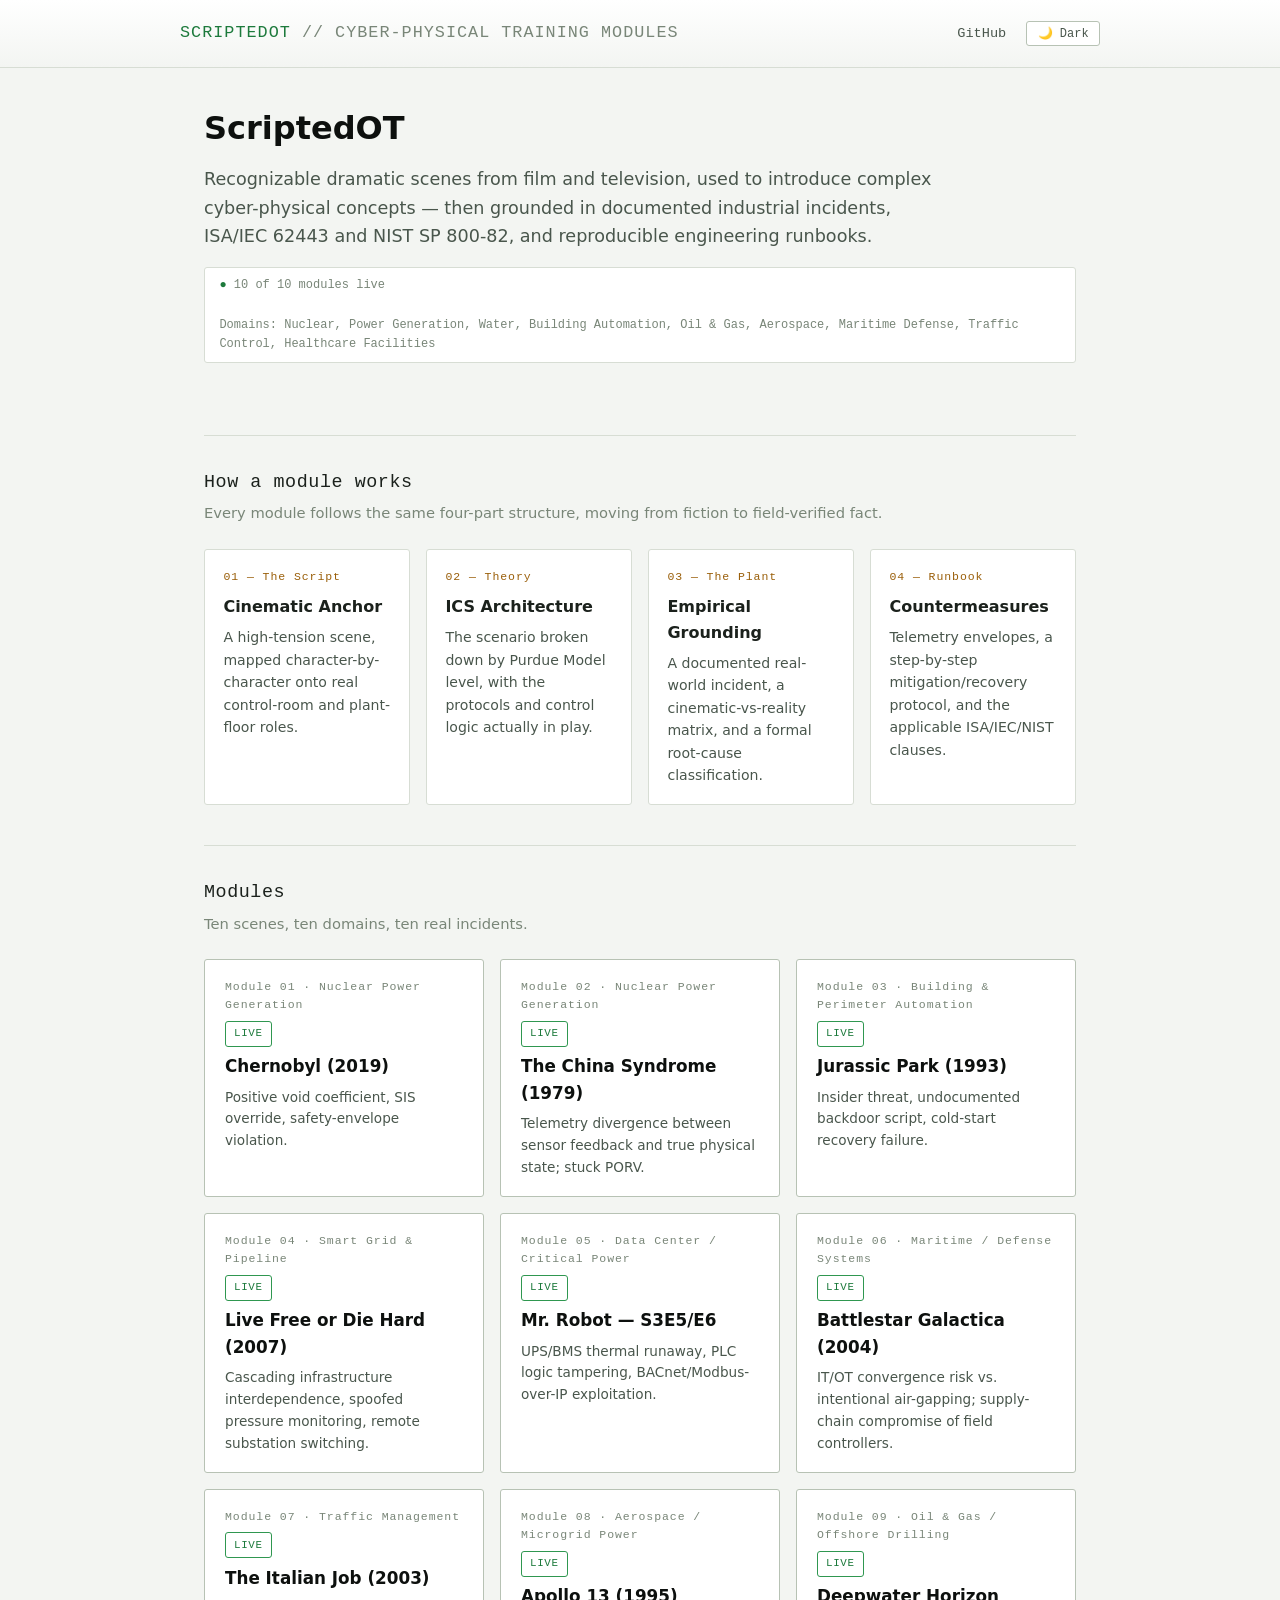
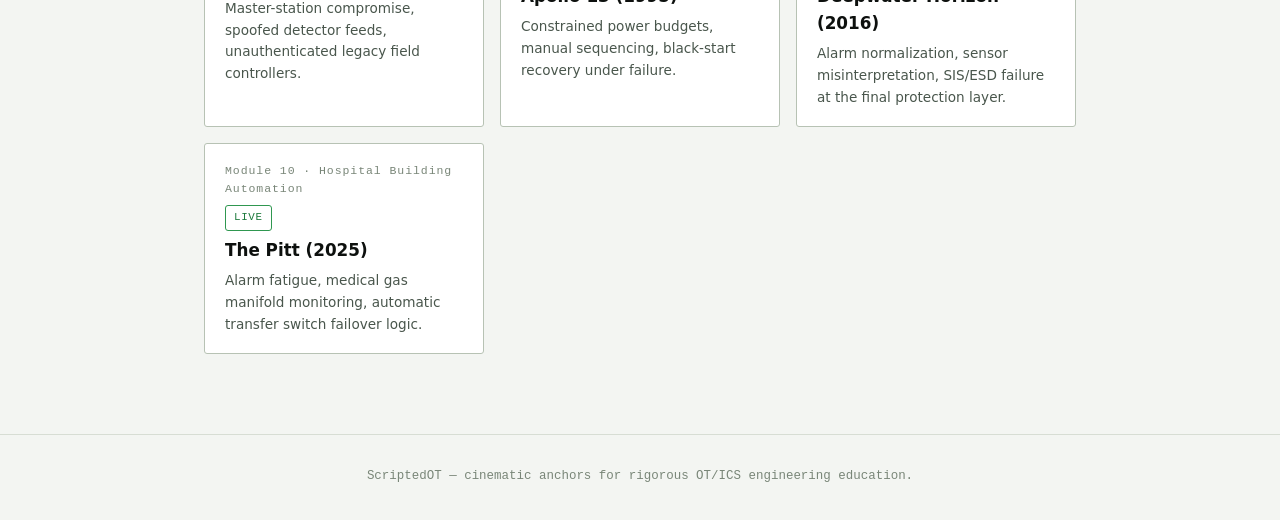
==== index.html @ d0015f2e "Add ScriptedOT site: homepage and 10 cinematic OT/ICS modules Static site pairing recognizable film/" ====
<!doctype html>
<html lang="en">
<head>
<meta charset="utf-8">
<meta name="viewport" content="width=device-width, initial-scale=1">
<title>ScriptedOT — Cinematic Anchors for OT/ICS Security Engineering</title>
<meta name="description" content="Recognizable film and TV scenes, grounded in real industrial control system incidents, standards, and engineering runbooks.">
<script>(function(){try{var t=localStorage.getItem('scriptedot-theme');if(t==='dark'||t==='light'){document.documentElement.setAttribute('data-theme',t);}}catch(e){}})();</script>
<link rel="stylesheet" href="assets/style.css">
</head>
<body>

<header class="site-header">
  <div class="wrap">
    <div class="brand">ScriptedOT <span>// cyber-physical training modules</span></div>
    <nav class="site-nav">
      <a href="https://github.com/" target="_blank" rel="noopener">GitHub</a>
      <button id="theme-toggle" type="button">🌙 Dark</button>
    </nav>
  </div>
</header>

<main>
  <div class="hero">
    <h1>ScriptedOT</h1>
    <p class="lede">Recognizable dramatic scenes from film and television, used to introduce complex cyber-physical concepts — then grounded in documented industrial incidents, ISA/IEC 62443 and NIST SP 800-82, and reproducible engineering runbooks.</p>
  </div>

  <div class="status-strip">
    <span><span class="dot">●</span> 10 of 10 modules live</span>
    <span>Domains: Nuclear, Power Generation, Water, Building Automation, Oil &amp; Gas, Aerospace, Maritime Defense, Traffic Control, Healthcare Facilities</span>
  </div>

  <div class="section-heading">How a module works</div>
  <div class="section-sub">Every module follows the same four-part structure, moving from fiction to field-verified fact.</div>
  <div class="how-it-works">
    <div class="how-step">
      <span class="step-num">01 — The Script</span>
      <div class="step-title">Cinematic Anchor</div>
      <div class="step-desc">A high-tension scene, mapped character-by-character onto real control-room and plant-floor roles.</div>
    </div>
    <div class="how-step">
      <span class="step-num">02 — Theory</span>
      <div class="step-title">ICS Architecture</div>
      <div class="step-desc">The scenario broken down by Purdue Model level, with the protocols and control logic actually in play.</div>
    </div>
    <div class="how-step">
      <span class="step-num">03 — The Plant</span>
      <div class="step-title">Empirical Grounding</div>
      <div class="step-desc">A documented real-world incident, a cinematic-vs-reality matrix, and a formal root-cause classification.</div>
    </div>
    <div class="how-step">
      <span class="step-num">04 — Runbook</span>
      <div class="step-title">Countermeasures</div>
      <div class="step-desc">Telemetry envelopes, a step-by-step mitigation/recovery protocol, and the applicable ISA/IEC/NIST clauses.</div>
    </div>
  </div>

  <div class="section-heading">Modules</div>
  <div class="section-sub">Ten scenes, ten domains, ten real incidents.</div>
  <div class="module-grid">

    <div class="module-card live">
      <span class="num">Module 01 · Nuclear Power Generation</span>
      <span class="badge">Live</span>
      <span class="title"><a href="modules/01-chernobyl.html">Chernobyl (2019)</a></span>
      <span class="lesson">Positive void coefficient, SIS override, safety-envelope violation.</span>
    </div>

    <div class="module-card live">
      <span class="num">Module 02 · Nuclear Power Generation</span>
      <span class="badge">Live</span>
      <span class="title"><a href="modules/02-china-syndrome.html">The China Syndrome (1979)</a></span>
      <span class="lesson">Telemetry divergence between sensor feedback and true physical state; stuck PORV.</span>
    </div>

    <div class="module-card live">
      <span class="num">Module 03 · Building &amp; Perimeter Automation</span>
      <span class="badge">Live</span>
      <span class="title"><a href="modules/03-jurassic-park.html">Jurassic Park (1993)</a></span>
      <span class="lesson">Insider threat, undocumented backdoor script, cold-start recovery failure.</span>
    </div>

    <div class="module-card live">
      <span class="num">Module 04 · Smart Grid &amp; Pipeline</span>
      <span class="badge">Live</span>
      <span class="title"><a href="modules/04-die-hard-4.html">Live Free or Die Hard (2007)</a></span>
      <span class="lesson">Cascading infrastructure interdependence, spoofed pressure monitoring, remote substation switching.</span>
    </div>

    <div class="module-card live">
      <span class="num">Module 05 · Data Center / Critical Power</span>
      <span class="badge">Live</span>
      <span class="title"><a href="modules/05-mr-robot.html">Mr. Robot — S3E5/E6</a></span>
      <span class="lesson">UPS/BMS thermal runaway, PLC logic tampering, BACnet/Modbus-over-IP exploitation.</span>
    </div>

    <div class="module-card live">
      <span class="num">Module 06 · Maritime / Defense Systems</span>
      <span class="badge">Live</span>
      <span class="title"><a href="modules/06-battlestar-galactica.html">Battlestar Galactica (2004)</a></span>
      <span class="lesson">IT/OT convergence risk vs. intentional air-gapping; supply-chain compromise of field controllers.</span>
    </div>

    <div class="module-card live">
      <span class="num">Module 07 · Traffic Management</span>
      <span class="badge">Live</span>
      <span class="title"><a href="modules/07-italian-job.html">The Italian Job (2003)</a></span>
      <span class="lesson">Master-station compromise, spoofed detector feeds, unauthenticated legacy field controllers.</span>
    </div>

    <div class="module-card live">
      <span class="num">Module 08 · Aerospace / Microgrid Power</span>
      <span class="badge">Live</span>
      <span class="title"><a href="modules/08-apollo-13.html">Apollo 13 (1995)</a></span>
      <span class="lesson">Constrained power budgets, manual sequencing, black-start recovery under failure.</span>
    </div>

    <div class="module-card live">
      <span class="num">Module 09 · Oil &amp; Gas / Offshore Drilling</span>
      <span class="badge">Live</span>
      <span class="title"><a href="modules/09-deepwater-horizon.html">Deepwater Horizon (2016)</a></span>
      <span class="lesson">Alarm normalization, sensor misinterpretation, SIS/ESD failure at the final protection layer.</span>
    </div>

    <div class="module-card live">
      <span class="num">Module 10 · Hospital Building Automation</span>
      <span class="badge">Live</span>
      <span class="title"><a href="modules/10-the-pitt.html">The Pitt (2025)</a></span>
      <span class="lesson">Alarm fatigue, medical gas manifold monitoring, automatic transfer switch failover logic.</span>
    </div>

  </div>
</main>

<footer class="site-footer">
  ScriptedOT — cinematic anchors for rigorous OT/ICS engineering education.
</footer>

<script src="assets/theme.js" defer></script>
</body>
</html>
---- assets/style.css ----
/* ScriptedOT — shared site stylesheet
   Aesthetic: control-room HMI, light by default with a full dark mode.
   Amber/green accents, monospace for system/telemetry text, sans-serif for prose. */

:root {
  --bg: #f3f5f2;
  --bg-panel: #ffffff;
  --bg-panel-raised: #eaede8;
  --border: #d7ddd4;
  --border-bright: #b7c2b4;
  --text: #1b211c;
  --text-dim: #49564c;
  --text-faint: #798678;
  --amber: #9a5f0a;
  --amber-bright: #7a4a06;
  --green: #1d7a3c;
  --green-dim: #2f9750;
  --red: #ad3327;
  --red-bg: rgba(173, 51, 39, 0.07);
  --red-border: #d9beb9;
  --blue: #1f6fa3;
  --heading: #0d100e;
  --font-body: "Inter", "Segoe UI", system-ui, -apple-system, sans-serif;
  --font-mono: "IBM Plex Mono", "SF Mono", "Consolas", monospace;
  --radius: 3px;
  --max-width: 920px;
}

:root[data-theme="dark"] {
  --bg: #0b0e0d;
  --bg-panel: #121613;
  --bg-panel-raised: #171d19;
  --border: #26332c;
  --border-bright: #3a5142;
  --text: #d9e2dc;
  --text-dim: #8a9b90;
  --text-faint: #5c6b62;
  --amber: #e8a33d;
  --amber-bright: #ffc266;
  --green: #5fd97a;
  --green-dim: #3a8a4c;
  --red: #e05a4e;
  --red-bg: rgba(224, 90, 78, 0.08);
  --red-border: #5a2c26;
  --blue: #5aa9e0;
  --heading: #ffffff;
}

@media (prefers-color-scheme: dark) {
  :root:not([data-theme="light"]) {
    --bg: #0b0e0d;
    --bg-panel: #121613;
    --bg-panel-raised: #171d19;
    --border: #26332c;
    --border-bright: #3a5142;
    --text: #d9e2dc;
    --text-dim: #8a9b90;
    --text-faint: #5c6b62;
    --amber: #e8a33d;
    --amber-bright: #ffc266;
    --green: #5fd97a;
    --green-dim: #3a8a4c;
    --red: #e05a4e;
    --red-bg: rgba(224, 90, 78, 0.08);
    --red-border: #5a2c26;
    --blue: #5aa9e0;
    --heading: #ffffff;
  }
}

body { transition: background-color 0.15s ease, color 0.15s ease; }

* { box-sizing: border-box; }

html { background: var(--bg); }

body {
  background: var(--bg);
  color: var(--text);
  font-family: var(--font-body);
  line-height: 1.6;
  margin: 0;
  padding: 0;
  font-size: 16px;
}

::selection { background: var(--green-dim); color: #fff; }

a { color: var(--amber); text-decoration: none; }
a:hover { color: var(--amber-bright); text-decoration: underline; }

.site-header {
  border-bottom: 1px solid var(--border);
  background: linear-gradient(180deg, var(--bg-panel) 0%, var(--bg) 100%);
  padding: 1.25rem 1.5rem;
}

.site-header .wrap {
  max-width: var(--max-width);
  margin: 0 auto;
  display: flex;
  align-items: baseline;
  justify-content: space-between;
  gap: 1rem;
  flex-wrap: wrap;
}

.brand {
  font-family: var(--font-mono);
  font-size: 1.05rem;
  letter-spacing: 0.06em;
  color: var(--green);
  text-transform: uppercase;
}

.brand span { color: var(--text-faint); }

.site-nav {
  display: flex;
  align-items: center;
}

.site-nav a {
  color: var(--text-dim);
  font-family: var(--font-mono);
  font-size: 0.85rem;
  margin-left: 1.25rem;
}

#theme-toggle {
  margin-left: 1.25rem;
  font-family: var(--font-mono);
  font-size: 0.75rem;
  color: var(--text-dim);
  background: var(--bg-panel);
  border: 1px solid var(--border-bright);
  border-radius: var(--radius);
  padding: 0.35rem 0.65rem;
  cursor: pointer;
  line-height: 1;
}

#theme-toggle:hover {
  color: var(--text);
  border-color: var(--green);
}

main {
  max-width: var(--max-width);
  margin: 0 auto;
  padding: 2.5rem 1.5rem 5rem;
}

.status-strip {
  font-family: var(--font-mono);
  font-size: 0.75rem;
  color: var(--text-faint);
  border: 1px solid var(--border);
  background: var(--bg-panel);
  padding: 0.5rem 0.9rem;
  border-radius: var(--radius);
  display: inline-flex;
  gap: 1.25rem;
  margin-bottom: 2rem;
  flex-wrap: wrap;
}

.status-strip .dot { color: var(--green); }

h1 {
  font-size: 2rem;
  line-height: 1.25;
  margin: 0 0 0.5rem;
  color: var(--heading);
}

h1 .module-num {
  display: block;
  font-family: var(--font-mono);
  font-size: 0.8rem;
  color: var(--amber);
  letter-spacing: 0.1em;
  margin-bottom: 0.6rem;
}

.subtitle {
  color: var(--text-dim);
  font-size: 1.05rem;
  margin-bottom: 1.5rem;
}

.meta-tags {
  display: flex;
  gap: 0.5rem;
  flex-wrap: wrap;
  margin-bottom: 2.5rem;
}

.tag {
  font-family: var(--font-mono);
  font-size: 0.72rem;
  text-transform: uppercase;
  letter-spacing: 0.05em;
  padding: 0.3rem 0.6rem;
  border-radius: var(--radius);
  border: 1px solid var(--border-bright);
  color: var(--text-dim);
  background: var(--bg-panel);
}

.tag.domain { color: var(--blue); border-color: #2c4a63; }
.tag.focus { color: var(--amber); border-color: #5a4322; }

section.block {
  margin-bottom: 3rem;
  border-top: 1px solid var(--border);
  padding-top: 2rem;
}

.section-label {
  font-family: var(--font-mono);
  font-size: 0.78rem;
  letter-spacing: 0.12em;
  text-transform: uppercase;
  color: var(--green);
  margin-bottom: 0.3rem;
}

.section-title {
  font-size: 1.5rem;
  color: var(--heading);
  margin: 0 0 1.25rem;
}

h3.sub {
  font-size: 1.05rem;
  color: var(--amber-bright);
  margin: 1.75rem 0 0.75rem;
  font-family: var(--font-mono);
  letter-spacing: 0.02em;
}

.quote-block {
  border-left: 3px solid var(--amber);
  background: var(--bg-panel);
  padding: 1rem 1.25rem;
  margin: 0 0 1rem;
  font-style: italic;
  color: var(--text);
}

.quote-block .who {
  display: block;
  margin-top: 0.6rem;
  font-style: normal;
  font-family: var(--font-mono);
  font-size: 0.78rem;
  color: var(--text-faint);
}

.note {
  font-size: 0.88rem;
  color: var(--text-faint);
  border: 1px dashed var(--border-bright);
  border-radius: var(--radius);
  padding: 0.75rem 1rem;
  margin: 0 0 1.25rem;
}

table {
  width: 100%;
  border-collapse: collapse;
  font-size: 0.92rem;
}

.table-scroll {
  overflow-x: auto;
  border: 1px solid var(--border);
  border-radius: var(--radius);
  margin-bottom: 1.5rem;
}

th, td {
  text-align: left;
  padding: 0.65rem 0.85rem;
  border-bottom: 1px solid var(--border);
  vertical-align: top;
}

th {
  background: var(--bg-panel-raised);
  color: var(--green);
  font-family: var(--font-mono);
  font-size: 0.78rem;
  text-transform: uppercase;
  letter-spacing: 0.04em;
  white-space: nowrap;
}

tr:last-child td { border-bottom: none; }

td:first-child, th:first-child { color: var(--text-dim); font-weight: 600; }

.mapping-list {
  list-style: none;
  margin: 0 0 1.5rem;
  padding: 0;
}

.mapping-list li {
  display: flex;
  gap: 0.75rem;
  align-items: baseline;
  padding: 0.5rem 0;
  border-bottom: 1px solid var(--border);
  flex-wrap: wrap;
}

.mapping-list .fict { color: var(--text); font-weight: 600; min-width: 220px; }
.mapping-list .arrow { color: var(--text-faint); font-family: var(--font-mono); }
.mapping-list .real { color: var(--green); }

.purdue-level {
  border: 1px solid var(--border);
  border-radius: var(--radius);
  background: var(--bg-panel);
  padding: 1rem 1.25rem;
  margin-bottom: 0.85rem;
}

.purdue-level .lvl-tag {
  font-family: var(--font-mono);
  font-size: 0.72rem;
  color: var(--blue);
  text-transform: uppercase;
  letter-spacing: 0.08em;
  display: block;
  margin-bottom: 0.35rem;
}

ol.runbook {
  padding-left: 0;
  list-style: none;
  counter-reset: step;
  margin: 0 0 1.5rem;
}

ol.runbook li {
  counter-increment: step;
  position: relative;
  padding: 0.75rem 1rem 0.75rem 3rem;
  margin-bottom: 0.5rem;
  background: var(--bg-panel);
  border: 1px solid var(--border);
  border-radius: var(--radius);
}

ol.runbook li::before {
  content: counter(step);
  position: absolute;
  left: 0.9rem;
  top: 0.75rem;
  font-family: var(--font-mono);
  color: var(--amber);
  font-weight: 700;
}

.std-refs {
  display: grid;
  gap: 0.6rem;
}

.std-ref {
  font-family: var(--font-mono);
  font-size: 0.85rem;
  border-left: 2px solid var(--green-dim);
  padding-left: 0.85rem;
}

.std-ref .clause { color: var(--green); }
.std-ref .desc { color: var(--text-dim); font-family: var(--font-body); }

.rca-tag {
  display: inline-block;
  font-family: var(--font-mono);
  font-size: 0.8rem;
  color: var(--red);
  border: 1px solid var(--red-border);
  background: var(--red-bg);
  padding: 0.4rem 0.75rem;
  border-radius: var(--radius);
  margin-bottom: 1rem;
}

.site-footer {
  border-top: 1px solid var(--border);
  padding: 2rem 1.5rem;
  text-align: center;
  color: var(--text-faint);
  font-family: var(--font-mono);
  font-size: 0.78rem;
}

.module-grid {
  display: grid;
  grid-template-columns: repeat(auto-fill, minmax(260px, 1fr));
  gap: 1rem;
  margin-top: 1.5rem;
}

.module-card {
  border: 1px solid var(--border);
  background: var(--bg-panel);
  border-radius: var(--radius);
  padding: 1.1rem 1.25rem;
  display: flex;
  flex-direction: column;
  gap: 0.4rem;
  transition: border-color 0.15s ease;
}

.module-card.live { border-color: var(--border-bright); }
.module-card.live:hover { border-color: var(--green); }

.module-card .num {
  font-family: var(--font-mono);
  font-size: 0.72rem;
  color: var(--text-faint);
  letter-spacing: 0.08em;
}

.module-card .title { color: var(--heading); font-size: 1.05rem; font-weight: 600; }
.module-card .title a { color: inherit; }
.module-card .title a:hover { color: var(--amber-bright); }

.module-card .lesson { color: var(--text-dim); font-size: 0.85rem; }

.module-card .badge {
  font-family: var(--font-mono);
  font-size: 0.68rem;
  text-transform: uppercase;
  letter-spacing: 0.06em;
  align-self: flex-start;
  padding: 0.2rem 0.5rem;
  border-radius: var(--radius);
}

.module-card.live .badge { color: var(--green); border: 1px solid var(--green-dim); }
.module-card.pending .badge { color: var(--text-faint); border: 1px solid var(--border); }
.module-card.pending { opacity: 0.55; }
.module-card.pending .title { color: var(--text-dim); }

.hero {
  margin-bottom: 1rem;
}

.hero p.lede {
  font-size: 1.1rem;
  color: var(--text-dim);
  max-width: 65ch;
}

.how-it-works {
  display: grid;
  grid-template-columns: repeat(auto-fit, minmax(190px, 1fr));
  gap: 1rem;
  margin: 1.5rem 0 2.5rem;
}

.how-step {
  border: 1px solid var(--border);
  background: var(--bg-panel);
  border-radius: var(--radius);
  padding: 1.1rem 1.15rem;
}

.how-step .step-num {
  font-family: var(--font-mono);
  font-size: 0.72rem;
  color: var(--amber);
  letter-spacing: 0.08em;
  display: block;
  margin-bottom: 0.5rem;
}

.how-step .step-title {
  color: var(--text);
  font-weight: 600;
  margin-bottom: 0.4rem;
}

.how-step .step-desc {
  color: var(--text-dim);
  font-size: 0.88rem;
}

.section-heading {
  font-size: 1.15rem;
  color: var(--text);
  font-family: var(--font-mono);
  letter-spacing: 0.03em;
  margin: 2.5rem 0 0.25rem;
  padding-top: 2rem;
  border-top: 1px solid var(--border);
}

.section-heading + .section-sub {
  color: var(--text-faint);
  font-size: 0.92rem;
  margin-bottom: 0.5rem;
}
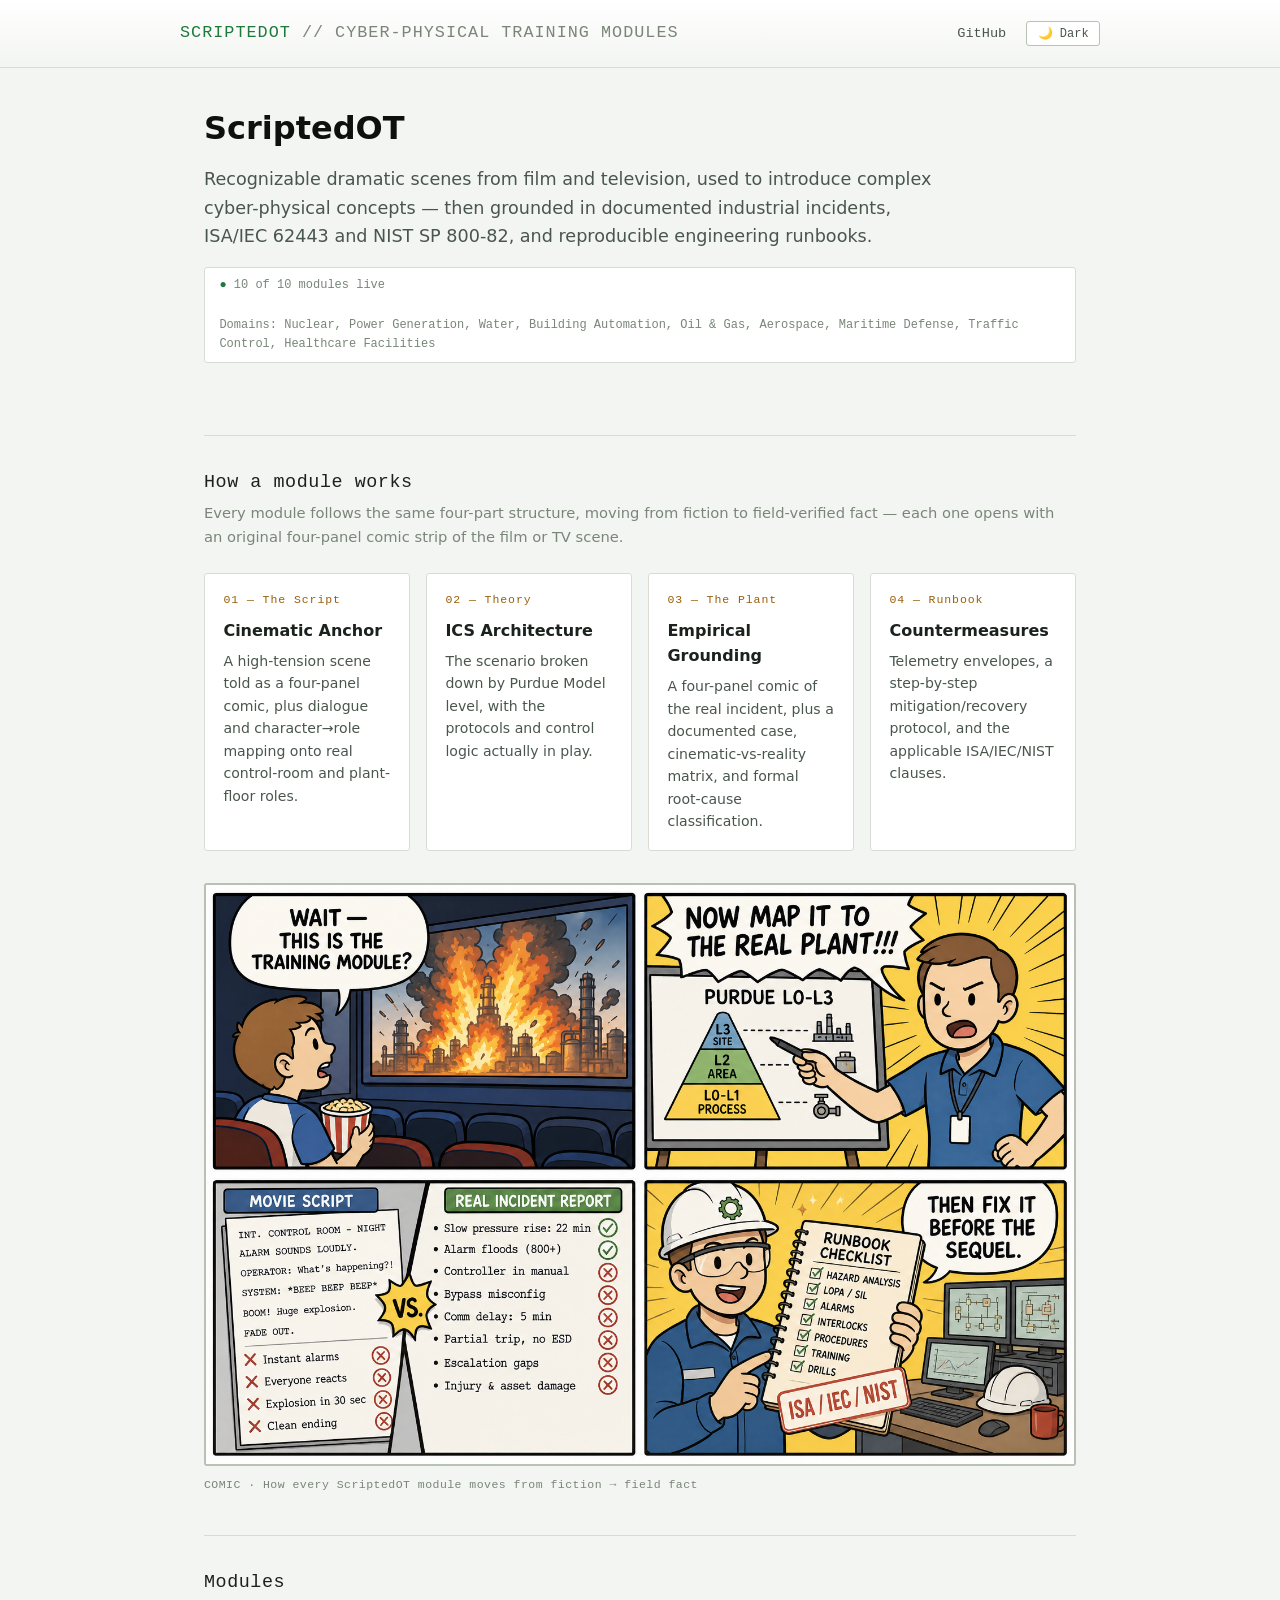
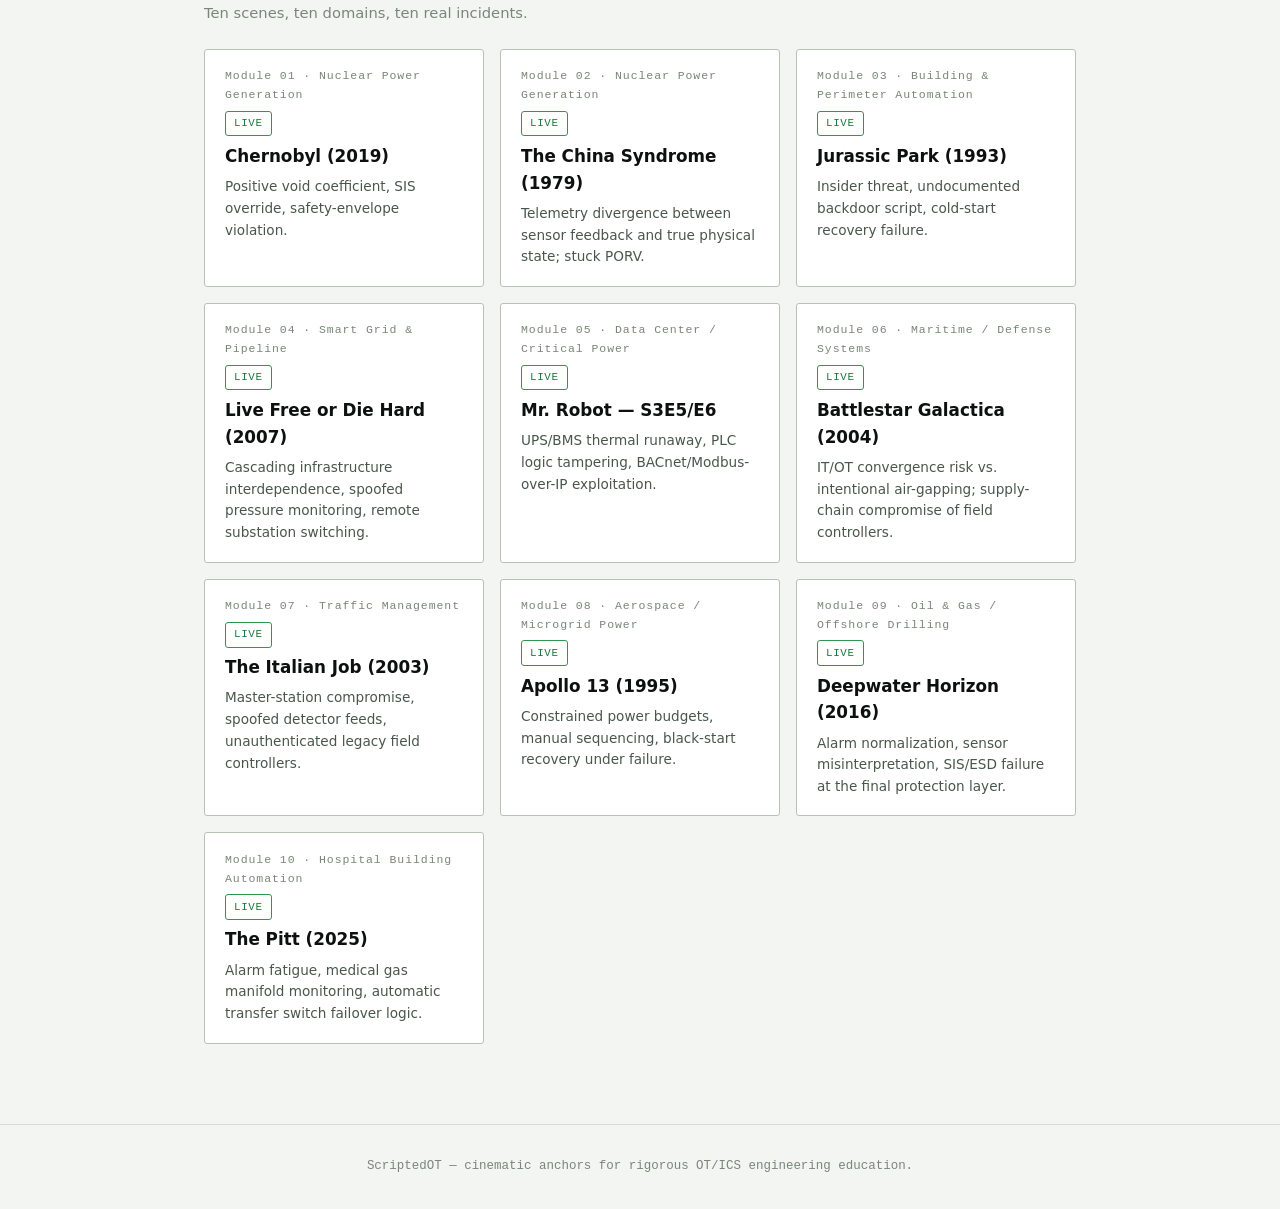
==== commit 1fd81b2d: "Add four-panel comic strips to every module Ground Sections 01 and 03 in original educational comics" ====
--- a/index.html
+++ b/index.html
@@ -32,12 +32,12 @@
   </div>
 
   <div class="section-heading">How a module works</div>
-  <div class="section-sub">Every module follows the same four-part structure, moving from fiction to field-verified fact.</div>
+  <div class="section-sub">Every module follows the same four-part structure, moving from fiction to field-verified fact — each one opens with an original four-panel comic strip of the film or TV scene.</div>
   <div class="how-it-works">
     <div class="how-step">
       <span class="step-num">01 — The Script</span>
       <div class="step-title">Cinematic Anchor</div>
-      <div class="step-desc">A high-tension scene, mapped character-by-character onto real control-room and plant-floor roles.</div>
+      <div class="step-desc">A high-tension scene told as a four-panel comic, plus dialogue and character→role mapping onto real control-room and plant-floor roles.</div>
     </div>
     <div class="how-step">
       <span class="step-num">02 — Theory</span>
@@ -47,13 +47,20 @@
     <div class="how-step">
       <span class="step-num">03 — The Plant</span>
       <div class="step-title">Empirical Grounding</div>
-      <div class="step-desc">A documented real-world incident, a cinematic-vs-reality matrix, and a formal root-cause classification.</div>
+      <div class="step-desc">A four-panel comic of the real incident, plus a documented case, cinematic-vs-reality matrix, and formal root-cause classification.</div>
     </div>
     <div class="how-step">
       <span class="step-num">04 — Runbook</span>
       <div class="step-title">Countermeasures</div>
       <div class="step-desc">Telemetry envelopes, a step-by-step mitigation/recovery protocol, and the applicable ISA/IEC/NIST clauses.</div>
     </div>
+  </div>
+
+  <div class="scene-visual how-comic">
+    <figure class="comic-figure">
+      <img class="comic-img" src="assets/comics/how-it-works.png" alt="Four-panel comic of how a ScriptedOT module works" width="1600" height="900" loading="lazy">
+      <figcaption class="visual-caption">COMIC · How every ScriptedOT module moves from fiction → field fact</figcaption>
+    </figure>
   </div>
 
   <div class="section-heading">Modules</div>
--- a/assets/style.css
+++ b/assets/style.css
@@ -509,3 +509,168 @@
   font-size: 0.92rem;
   margin-bottom: 0.5rem;
 }
+
+/* —— Scene visuals: comic strips, diagrams, animation —— */
+
+.scene-visual {
+  margin: 1.25rem 0 1.75rem;
+}
+
+.scene-visual .visual-caption {
+  font-family: var(--font-mono);
+  font-size: 0.72rem;
+  color: var(--text-faint);
+  letter-spacing: 0.04em;
+  margin: 0.65rem 0 0;
+}
+
+.comic-strip {
+  display: grid;
+  grid-template-columns: repeat(4, 1fr);
+  gap: 0.55rem;
+  margin: 0;
+}
+
+@media (max-width: 720px) {
+  .comic-strip { grid-template-columns: repeat(2, 1fr); }
+}
+
+.comic-panel {
+  border: 2px solid var(--border-bright);
+  background: var(--bg-panel);
+  border-radius: var(--radius);
+  padding: 0.7rem 0.75rem 0.85rem;
+  display: flex;
+  flex-direction: column;
+  gap: 0.45rem;
+  min-height: 150px;
+  position: relative;
+  overflow: hidden;
+}
+
+.comic-panel::before {
+  content: attr(data-panel);
+  position: absolute;
+  top: 0.35rem;
+  right: 0.45rem;
+  font-family: var(--font-mono);
+  font-size: 0.65rem;
+  color: var(--text-faint);
+}
+
+.comic-panel .panel-art {
+  flex: 1;
+  display: flex;
+  align-items: center;
+  justify-content: center;
+  min-height: 72px;
+}
+
+.comic-panel .panel-art svg {
+  width: 100%;
+  max-width: 140px;
+  height: auto;
+}
+
+.comic-panel .panel-text {
+  font-size: 0.78rem;
+  line-height: 1.35;
+  color: var(--text-dim);
+  border-top: 1px dashed var(--border);
+  padding-top: 0.45rem;
+}
+
+.comic-panel .panel-text strong {
+  color: var(--heading);
+  font-weight: 600;
+  display: block;
+  margin-bottom: 0.15rem;
+  font-size: 0.8rem;
+}
+
+.anim-diagram {
+  border: 1px solid var(--border);
+  background: var(--bg-panel);
+  border-radius: var(--radius);
+  padding: 1.1rem 1.25rem;
+  margin: 1rem 0 0;
+}
+
+.anim-diagram .diagram-label {
+  font-family: var(--font-mono);
+  font-size: 0.72rem;
+  color: var(--blue);
+  text-transform: uppercase;
+  letter-spacing: 0.08em;
+  margin-bottom: 0.75rem;
+}
+
+.anim-diagram svg {
+  width: 100%;
+  height: auto;
+  display: block;
+  max-height: 220px;
+}
+
+/* Shared animation keyframes for diagram SVGs */
+@keyframes pulse-glow {
+  0%, 100% { opacity: 0.35; }
+  50% { opacity: 1; }
+}
+
+@keyframes flow-dash {
+  to { stroke-dashoffset: -24; }
+}
+
+@keyframes rise-bar {
+  0%, 15% { transform: scaleY(0.15); }
+  50%, 65% { transform: scaleY(1); }
+  100% { transform: scaleY(0.15); }
+}
+
+@keyframes blink-alarm {
+  0%, 45% { opacity: 1; }
+  50%, 95% { opacity: 0.15; }
+}
+
+@keyframes spin-slow {
+  to { transform: rotate(360deg); }
+}
+
+@keyframes cascade-on {
+  0%, 20% { opacity: 0.2; }
+  40%, 70% { opacity: 1; }
+  100% { opacity: 0.2; }
+}
+
+.anim-pulse { animation: pulse-glow 1.6s ease-in-out infinite; }
+.anim-flow { stroke-dasharray: 6 4; animation: flow-dash 1.2s linear infinite; }
+.anim-rise { transform-origin: bottom; animation: rise-bar 2.8s ease-in-out infinite; }
+.anim-blink { animation: blink-alarm 1.1s step-end infinite; }
+.anim-spin { transform-origin: center; animation: spin-slow 4s linear infinite; }
+.anim-cascade-1 { animation: cascade-on 3s ease-in-out infinite; }
+.anim-cascade-2 { animation: cascade-on 3s ease-in-out 0.4s infinite; }
+.anim-cascade-3 { animation: cascade-on 3s ease-in-out 0.8s infinite; }
+
+.how-comic {
+  margin-top: -0.5rem;
+  margin-bottom: 0.5rem;
+}
+
+.comic-figure {
+  margin: 0 0 0.25rem;
+  padding: 0;
+}
+
+.comic-img {
+  display: block;
+  width: 100%;
+  height: auto;
+  border: 2px solid var(--border-bright);
+  border-radius: var(--radius);
+  background: #fff;
+}
+
+.comic-figure .visual-caption {
+  margin-top: 0.65rem;
+}
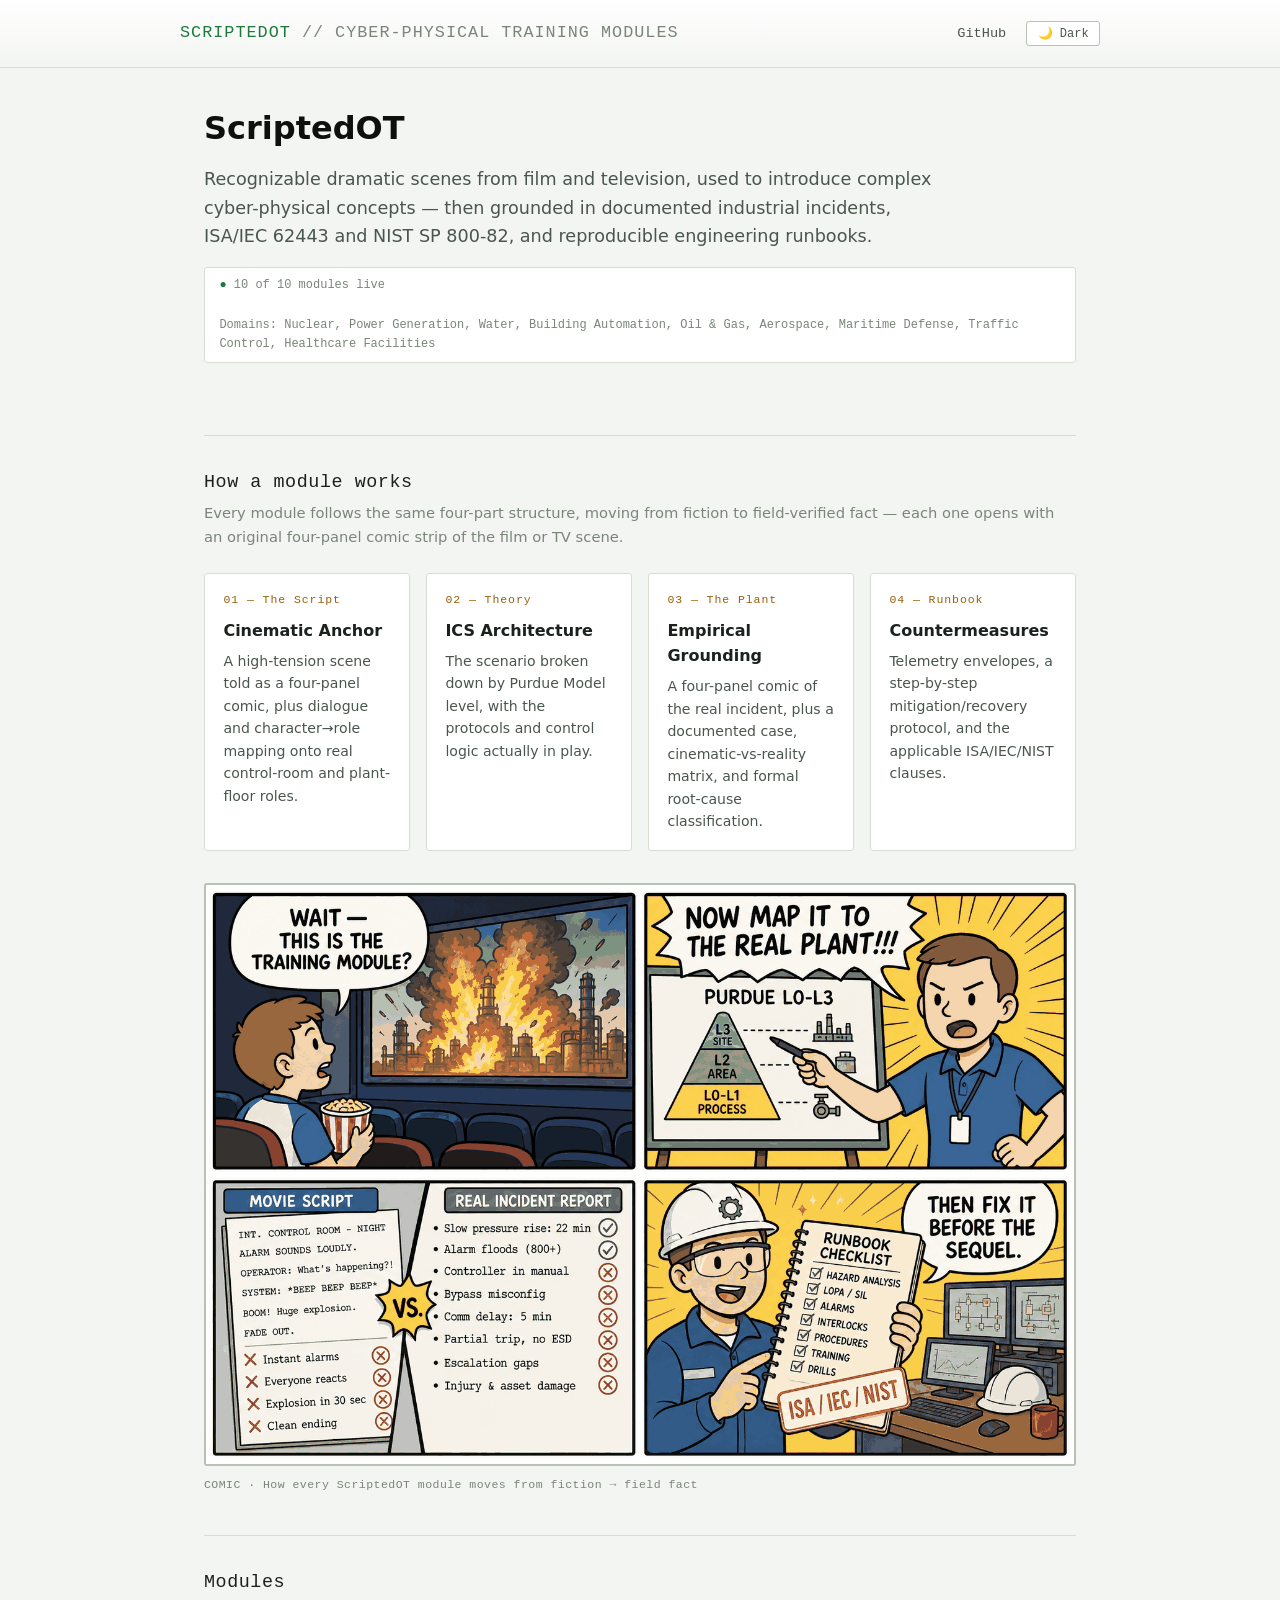
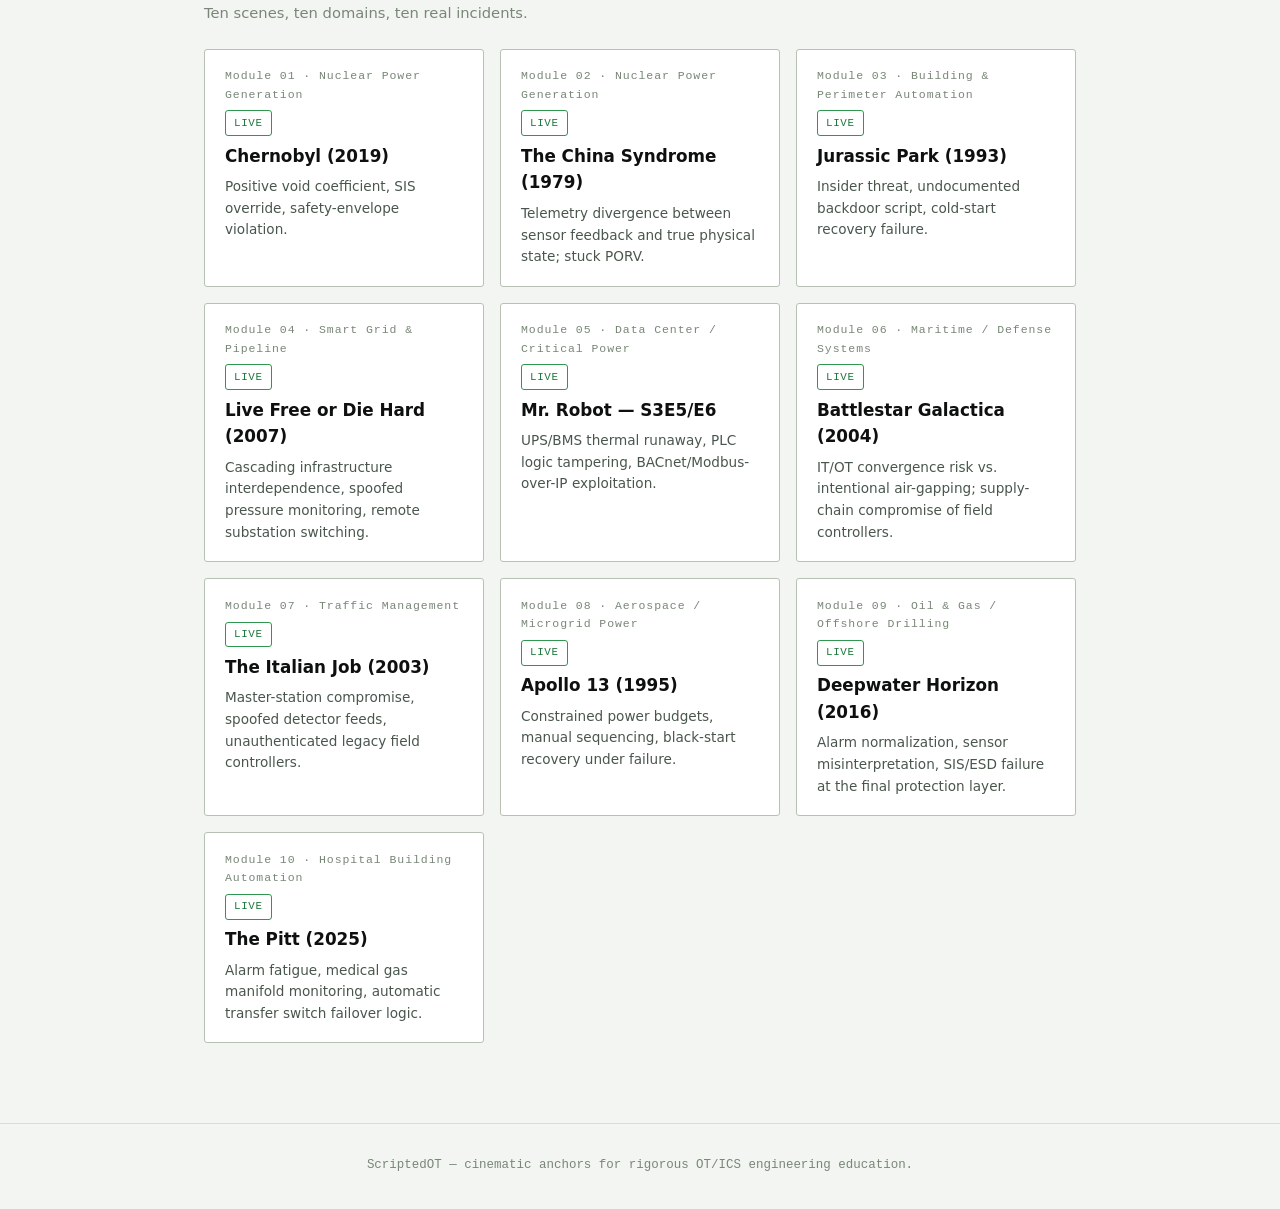
==== commit 4cb56f19: "Add README, dual license, and fix GitHub link Document what the site is, how to deploy it on GitHub " ====
--- a/index.html
+++ b/index.html
@@ -14,7 +14,7 @@
   <div class="wrap">
     <div class="brand">ScriptedOT <span>// cyber-physical training modules</span></div>
     <nav class="site-nav">
-      <a href="https://github.com/" target="_blank" rel="noopener">GitHub</a>
+      <a href="https://github.com/clarkngo/scripted-ot" target="_blank" rel="noopener">GitHub</a>
       <button id="theme-toggle" type="button">🌙 Dark</button>
     </nav>
   </div>
